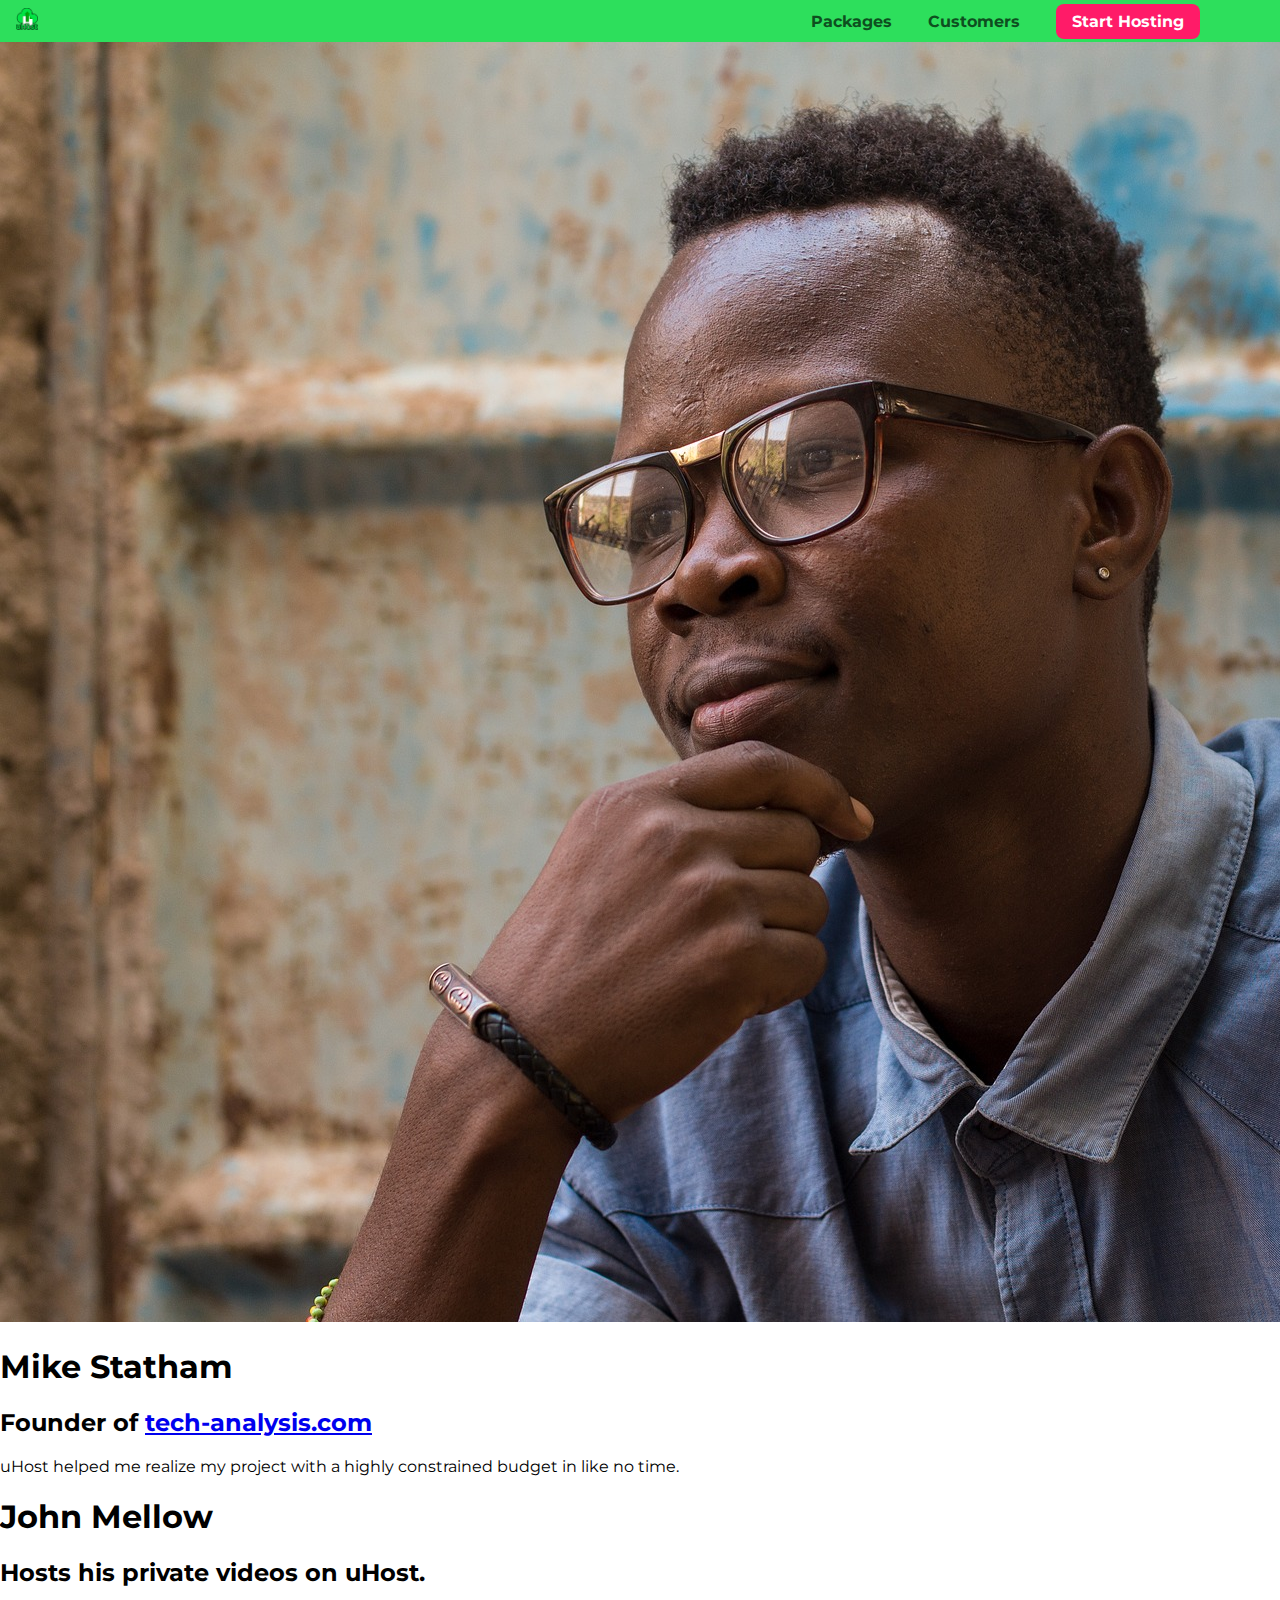
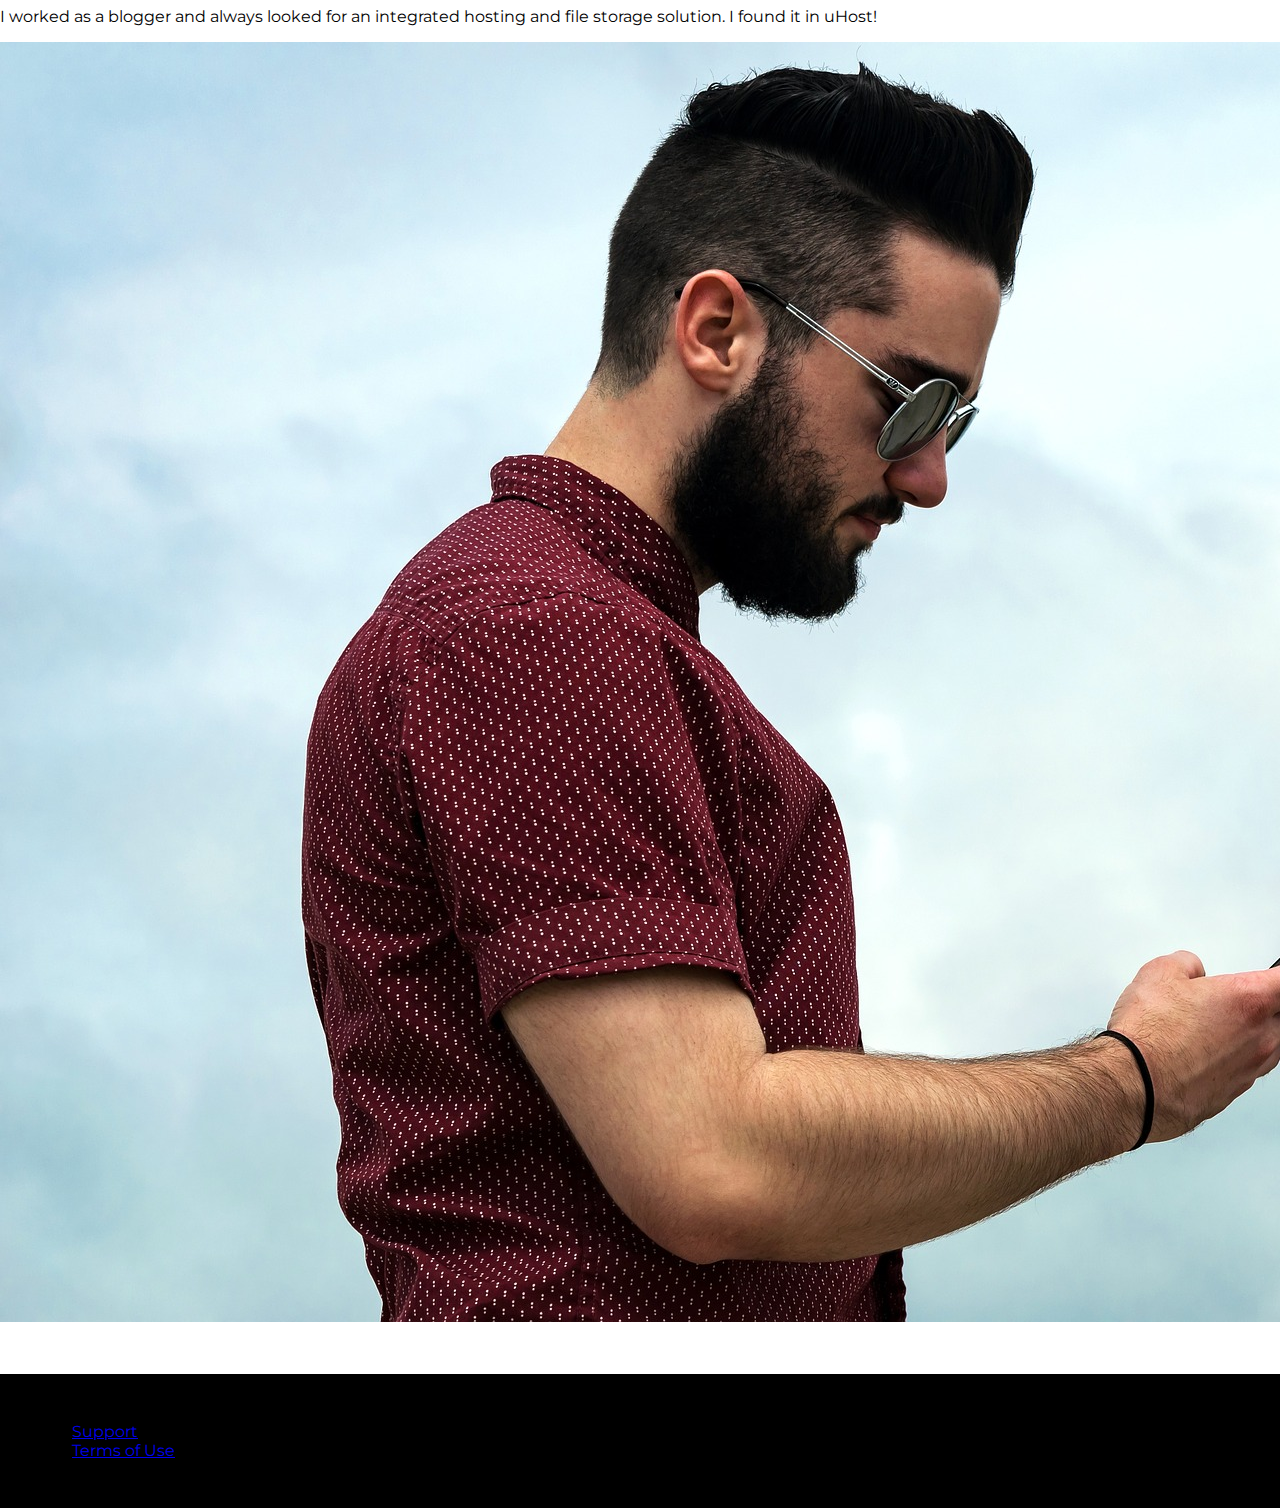
==== customers/index.html @ a408a5f2 "added more css and html" ====
<!DOCTYPE html>
<html lang="en">
  <head>
    <meta charset="UTF-8" />
    <meta name="viewport" content="width=device-width, initial-scale=1.0" />
    <meta http-equiv="X-UA-Compatible" content="ie=edge" />
    <title>uHost Customers</title>
    <link rel="shortcut icon" href="../favicon.png" />
    <link
      href="https://fonts.googleapis.com/css?family=Anton|Montserrat:400,700"
      rel="stylesheet"
    />
    <link rel="stylesheet" href="../shared.css" />
    <link rel="stylesheet" href="customers.css" />
  </head>

  <body>
    <header class="main-header">
      <div>
        <a href="../index.html" class="main-header__brand">
          <img
            src="../images/uhost-icon.png"
            alt="uHost- Your favorite hosting company"
          />
        </a>
      </div>
      <nav class="main-nav">
        <ul class="main-nav__items">
          <li class="main-nav__item">
            <a href="../packages/index.html">Packages</a>
          </li>
          <li class="main-nav__item">
            <a href="index.html">Customers</a>
          </li>
          <li class="main-nav__item main-nav__item--cta">
            <a href="start-hosting/index.html">Start Hosting</a>
          </li>
        </ul>
      </nav>
    </header>
    <main>
      <div>
        <div class="testimonial" id="customer-1">
          <div class="testimonial__image-container">
            <img
              src="../images/customer-1.jpg"
              alt="Mike Statham - Customer"
              class="testimonial__image"
            />
          </div>
          <div class="testimonial__info">
            <h1 class="testimonial__name">Mike Statham</h1>
            <h2 class="testimonial__subtitle">
              Founder of
              <a href="tech-analysis.com">tech-analysis.com</a>
            </h2>
            <p class="testimonial__text">
              uHost helped me realize my project with a highly constrained
              budget in like no time.
            </p>
          </div>
        </div>
        <div class="testimonial" id="customer-2">
          <div class="testimonial__info">
            <h1 class="testimonial__name">John Mellow</h1>
            <h2 class="testimonial__subtitle">
              Hosts his private videos on uHost.
            </h2>
            <p class="testimonial__text">
              I worked as a blogger and always looked for an integrated hosting
              and file storage solution. I found it in uHost!
            </p>
          </div>
          <div class="testimonial__image-container">
            <img
              src="../images/customer-2.jpg"
              alt="John Mellow - Customer"
              class="testimonial__image"
            />
          </div>
        </div>
      </div>
    </main>
    <footer class="main-footer">
      <nav>
        <ul>
          <li>
            <a href="#">Support</a>
          </li>
          <li>
            <a href="#">Terms of Use</a>
          </li>
        </ul>
      </nav>
    </footer>
  </body>
</html>
---- shared.css ----
* {
  box-sizing: border-box;
}

body {
  font-family: "Montserrat", sans-serif;
  margin: 0;
}

.main-header {
  width: 100%;
  position: relative;
  background: #2ddf5c;
  padding: 8px 16px;
  z-index: 1;
}

.main-header > div {
  display: inline-block;
  vertical-align: middle;
}

.main-header__brand {
  color: #0e4f1f;
  text-decoration: none;
  font-weight: bold;
  font-size: 22px;
  display: inline-block;
  height: 22px;
}
.main-header__brand img {
  height: 100%;
}

.main-nav {
  display: inline-block;
  text-align: right;
  width: calc(100% - 74px);
  vertical-align: middle;
  /* position: fixed; */
}

.main-nav__items {
  margin: 0;
  padding: 0;
  list-style: none;
}

.main-nav__item {
  display: inline-block;
  margin: 0 16px;
}

.main-nav__item a {
  text-decoration: none;
  color: #0e4f1f;
  font-weight: bold;
  padding: 3px 0;
}

.main-nav__item a:hover,
.main-nav__item a:active {
  color: white;
  border-bottom: 5px solid white;
}

.main-nav__item--cta a {
  color: white;
  background: #ff1b68;
  padding: 8px 16px;
  border-radius: 8px;
}

.main-nav__item--cta a:hover,
.main-nav__item--cta a:active {
  color: #ff1b68;
  background: white;
  border: none;
}

.main-footer {
  background: black;
  padding: 32px;
  margin-top: 48px;
}

.main-footer__links {
  list-style: none;
  margin: 0;
  padding: 0;
  text-align: center;
}

.main-footer__link {
  display: inline-block;
  margin: 0 16px;
}

.main-footer__link a {
  color: white;
  text-decoration: none;
}

.main-footer__link a:hover,
.main-footer__link a:active {
  color: #ccc;
}

.button {
  background: #0e4f1f;
  color: white;
  font: inherit;
  border: 1.5px solid #0e4f1f;
  padding: 8px;
  border-radius: 8px;
  font-weight: bold;
  cursor: pointer;
}

.button:hover,
.button:active {
  background: white;
  color: #0e4f1f;
}

.button:focus {
  outline: none;
}
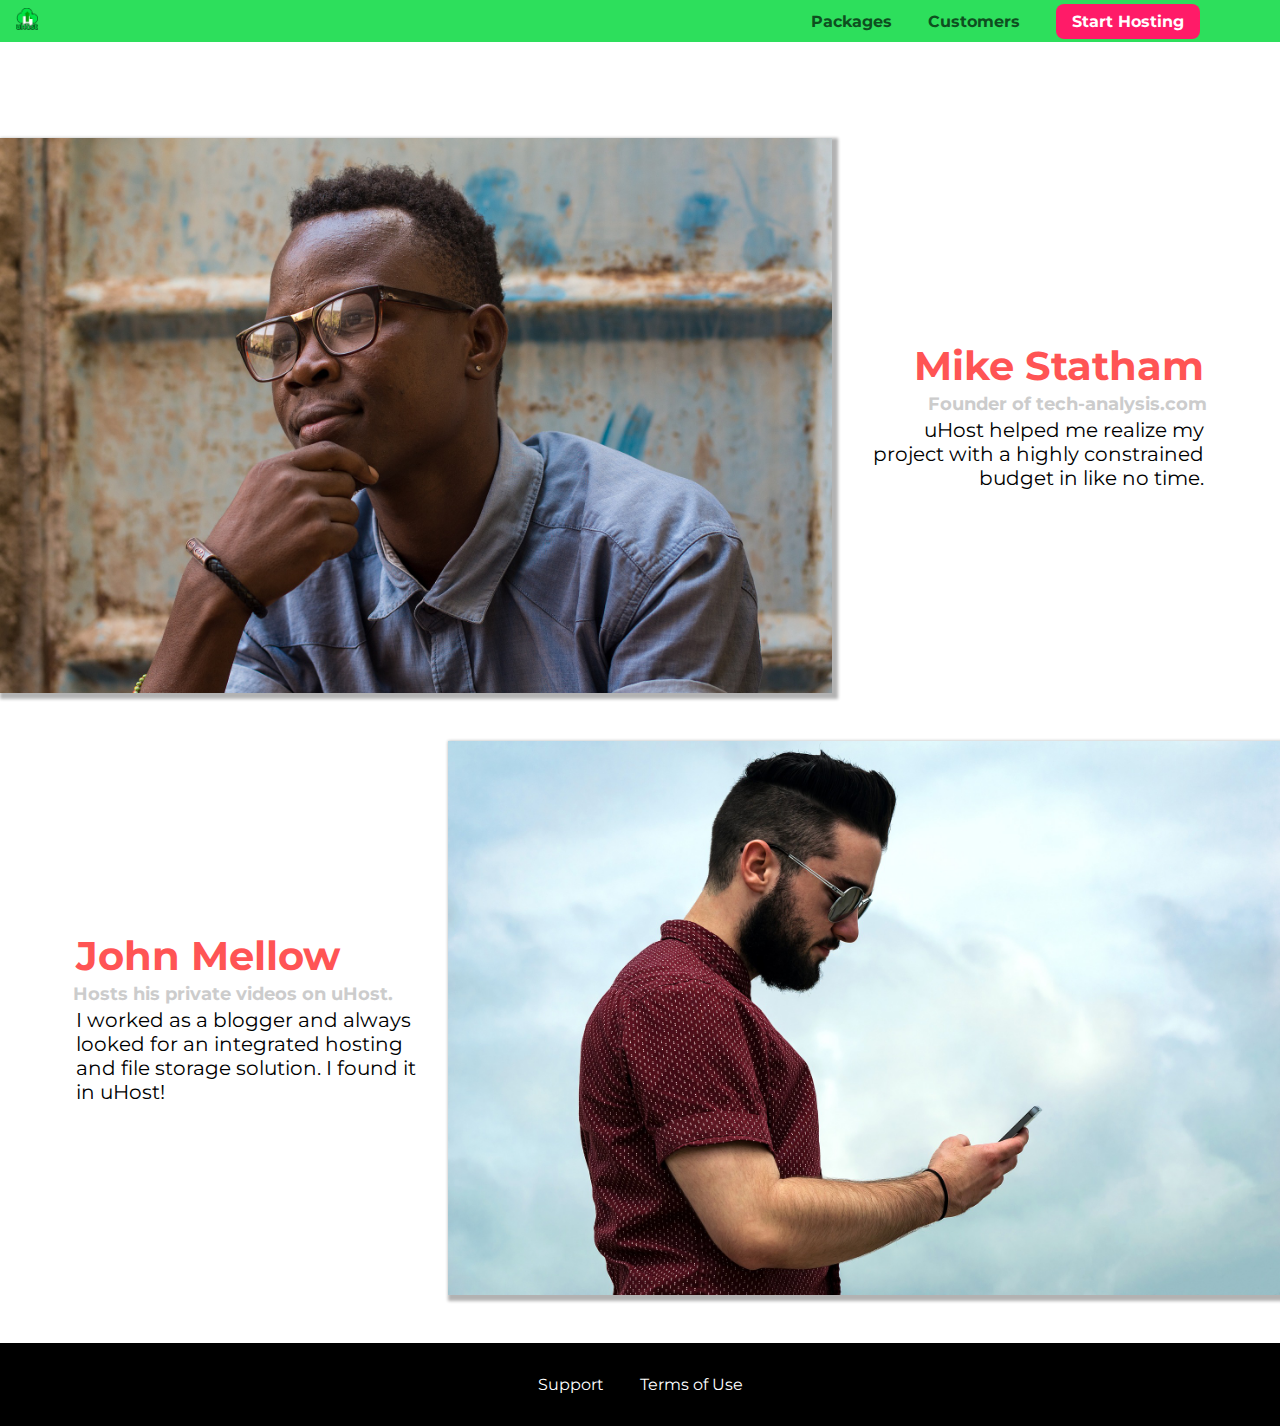
==== commit 10e82b47: "added more css and html" ====
--- a/customers/index.html
+++ b/customers/index.html
@@ -83,11 +83,11 @@
     </main>
     <footer class="main-footer">
       <nav>
-        <ul>
-          <li>
+        <ul class="main-footer__links">
+          <li class="main-footer__link">
             <a href="#">Support</a>
           </li>
-          <li>
+          <li class="main-footer__link">
             <a href="#">Terms of Use</a>
           </li>
         </ul>
--- a/customers/customers.css
+++ b/customers/customers.css
@@ -0,0 +1,64 @@
+.testimonial {
+  font-size: 20px;
+  margin: 48px 0;
+}
+
+.testimonial__list {
+  width: 80%;
+  margin: auto;
+}
+
+.testimonial:first-of-type {
+  margin-top: 96px;
+}
+.testimonial__image-container {
+  width: 65%;
+  display: inline-block;
+  vertical-align: middle;
+  box-shadow: 3px 3px 3px 3px rgba(0, 0, 0, 0.3);
+}
+.testimonial__image {
+  width: 100%;
+  vertical-align: top;
+}
+
+.testimonial__info {
+  text-align: right;
+  padding: 14px;
+  display: inline-block;
+  vertical-align: middle;
+  width: 30%;
+}
+
+#customer-2.testimonial {
+  text-align: right;
+}
+
+#customer-2 .testimonial__info {
+  text-align: left;
+}
+
+.testimonial__name {
+  margin: 3px;
+  color: #ff5454;
+}
+
+.testimonial__subtitle {
+  margin: 0;
+  font-size: 18px;
+  color: #ccc;
+}
+
+.testimonial__subtitle a {
+  color: inherit;
+  text-decoration: none;
+}
+
+.testimonial__subtitle a:hover,
+.testimonial__subtitle a:active {
+  color: #7a7a7a;
+}
+
+.testimonial__text {
+  margin: 3px;
+}
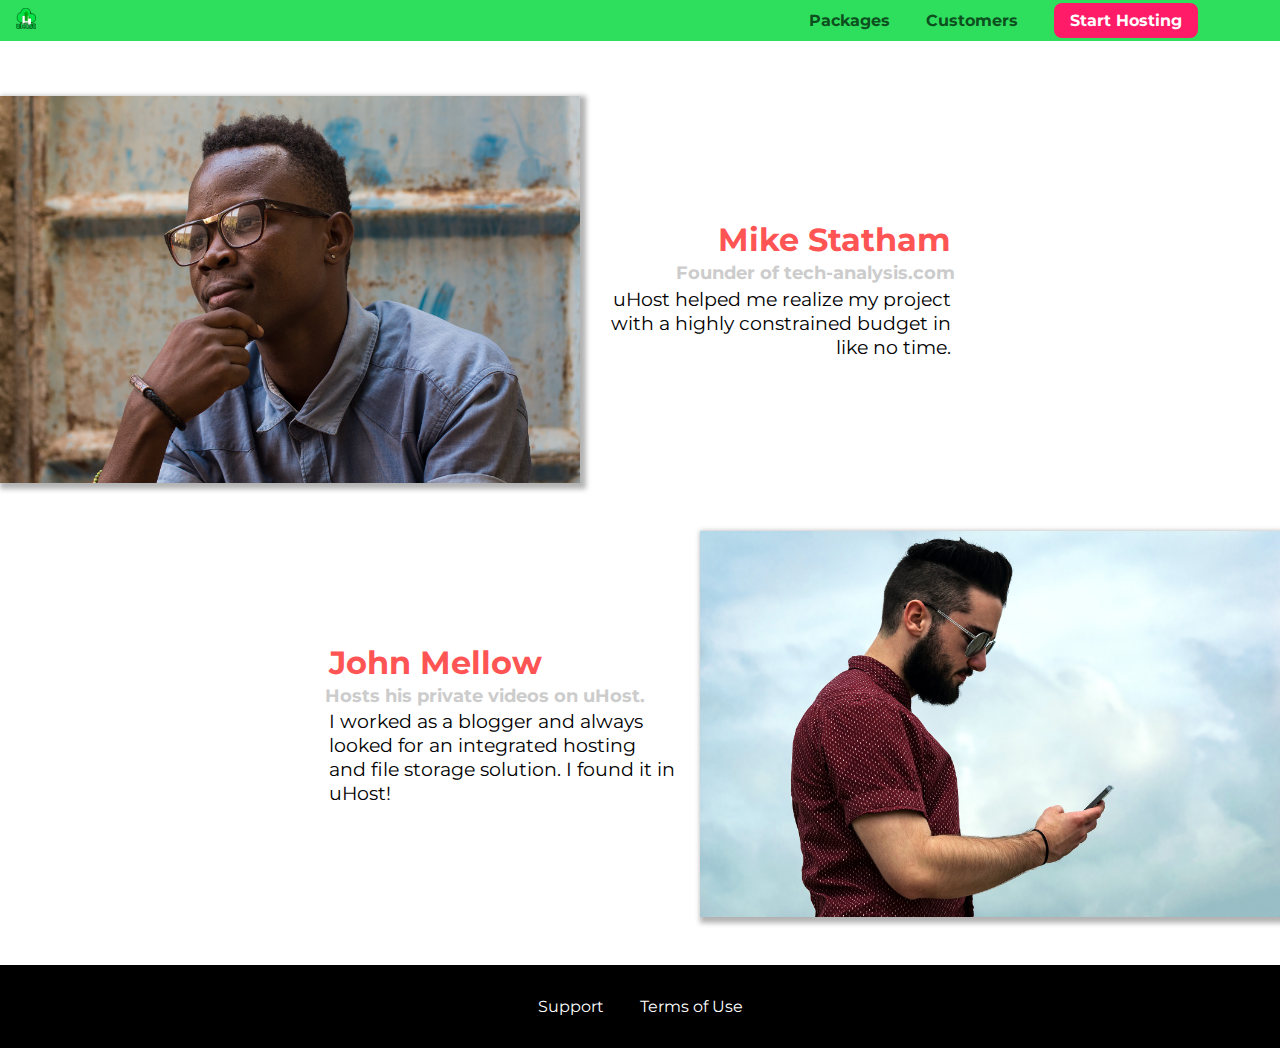
==== commit c8743f76: "added more css and used unit rem instead of px" ====
--- a/customers/index.html
+++ b/customers/index.html
@@ -1,97 +1,81 @@
 <!DOCTYPE html>
 <html lang="en">
-  <head>
-    <meta charset="UTF-8" />
-    <meta name="viewport" content="width=device-width, initial-scale=1.0" />
-    <meta http-equiv="X-UA-Compatible" content="ie=edge" />
+
+<head>
+    <meta charset="UTF-8">
+    <meta name="viewport" content="width=device-width, initial-scale=1.0">
+    <meta http-equiv="X-UA-Compatible" content="ie=edge">
     <title>uHost Customers</title>
-    <link rel="shortcut icon" href="../favicon.png" />
-    <link
-      href="https://fonts.googleapis.com/css?family=Anton|Montserrat:400,700"
-      rel="stylesheet"
-    />
-    <link rel="stylesheet" href="../shared.css" />
-    <link rel="stylesheet" href="customers.css" />
-  </head>
+    <link rel="shortcut icon" href="../favicon.png">
+    <link href="https://fonts.googleapis.com/css?family=Anton|Montserrat:400,700" rel="stylesheet">
+    <link rel="stylesheet" href="../shared.css">
+    <link rel="stylesheet" href="customers.css">
+</head>
 
-  <body>
+<body>
+    <div class="backdrop"></div>
     <header class="main-header">
-      <div>
-        <a href="../index.html" class="main-header__brand">
-          <img
-            src="../images/uhost-icon.png"
-            alt="uHost- Your favorite hosting company"
-          />
-        </a>
-      </div>
-      <nav class="main-nav">
-        <ul class="main-nav__items">
-          <li class="main-nav__item">
-            <a href="../packages/index.html">Packages</a>
-          </li>
-          <li class="main-nav__item">
-            <a href="index.html">Customers</a>
-          </li>
-          <li class="main-nav__item main-nav__item--cta">
-            <a href="start-hosting/index.html">Start Hosting</a>
-          </li>
-        </ul>
-      </nav>
+        <div>
+            <a href="../index.html" class="main-header__brand">
+                <img src="../images/uhost-icon.png" alt="uHost - Your favorite hosting company">
+            </a>
+        </div>
+        <nav class="main-nav">
+            <ul class="main-nav__items">
+                <li class="main-nav__item">
+                    <a href="../packages/index.html">Packages</a>
+                </li>
+                <li class="main-nav__item">
+                    <a href="index.html">Customers</a>
+                </li>
+                <li class="main-nav__item main-nav__item--cta">
+                    <a href="start-hosting/index.html">Start Hosting</a>
+                </li>
+            </ul>
+        </nav>
     </header>
     <main>
-      <div>
-        <div class="testimonial" id="customer-1">
-          <div class="testimonial__image-container">
-            <img
-              src="../images/customer-1.jpg"
-              alt="Mike Statham - Customer"
-              class="testimonial__image"
-            />
-          </div>
-          <div class="testimonial__info">
-            <h1 class="testimonial__name">Mike Statham</h1>
-            <h2 class="testimonial__subtitle">
-              Founder of
-              <a href="tech-analysis.com">tech-analysis.com</a>
-            </h2>
-            <p class="testimonial__text">
-              uHost helped me realize my project with a highly constrained
-              budget in like no time.
-            </p>
-          </div>
+        <div>
+            <div class="testimonial" id="customer-1">
+                <div class="testimonial__image-container">
+                    <img src="../images/customer-1.jpg" alt="Mike Statham - Customer" class="testimonial__image">
+                </div>
+                <div class="testimonial__info">
+                    <h1 class="testimonial__name">Mike Statham</h1>
+                    <h2 class="testimonial__subtitle">Founder of
+                        <a href="tech-analysis.com">tech-analysis.com</a>
+                    </h2>
+                    <p class="testimonial__text">uHost helped me realize my project with a highly constrained budget in like no time.</p>
+                </div>
+            </div>
+            <div class="testimonial" id="customer-2">
+
+                <div class="testimonial__info">
+                    <h1 class="testimonial__name">John Mellow</h1>
+                    <h2 class="testimonial__subtitle">Hosts his private videos on uHost.
+                    </h2>
+                    <p class="testimonial__text">I worked as a blogger and always looked for an integrated hosting and file storage solution. I found
+                        it in uHost!
+                    </p>
+                </div>
+                <div class="testimonial__image-container">
+                    <img src="../images/customer-2.jpg" alt="John Mellow - Customer" class="testimonial__image">
+                </div>
+            </div>
         </div>
-        <div class="testimonial" id="customer-2">
-          <div class="testimonial__info">
-            <h1 class="testimonial__name">John Mellow</h1>
-            <h2 class="testimonial__subtitle">
-              Hosts his private videos on uHost.
-            </h2>
-            <p class="testimonial__text">
-              I worked as a blogger and always looked for an integrated hosting
-              and file storage solution. I found it in uHost!
-            </p>
-          </div>
-          <div class="testimonial__image-container">
-            <img
-              src="../images/customer-2.jpg"
-              alt="John Mellow - Customer"
-              class="testimonial__image"
-            />
-          </div>
-        </div>
-      </div>
     </main>
     <footer class="main-footer">
-      <nav>
-        <ul class="main-footer__links">
-          <li class="main-footer__link">
-            <a href="#">Support</a>
-          </li>
-          <li class="main-footer__link">
-            <a href="#">Terms of Use</a>
-          </li>
-        </ul>
-      </nav>
+        <nav>
+            <ul class="main-footer__links">
+                <li class="main-footer__link">
+                    <a href="#">Support</a>
+                </li>
+                <li class="main-footer__link">
+                    <a href="#">Terms of Use</a>
+                </li>
+            </ul>
+        </nav>
     </footer>
-  </body>
-</html>
+</body>
+
+</html>--- a/shared.css
+++ b/shared.css
@@ -7,11 +7,22 @@
   margin: 0;
 }
 
+.backdrop {
+  display: none;
+  position: fixed;
+  z-index: 100;
+  width: 100%;
+  height: 100%;
+  background: rgba(0, 0, 0, 0.5);
+}
+
 .main-header {
   width: 100%;
-  position: relative;
+  position: fixed;
+  top: 0;
+  left: 0;
   background: #2ddf5c;
-  padding: 8px 16px;
+  padding: 0.5rem 1rem;
   z-index: 1;
 }
 
@@ -24,12 +35,15 @@
   color: #0e4f1f;
   text-decoration: none;
   font-weight: bold;
-  font-size: 22px;
+  font-size: 1.3rem;
+  height: 1.3rem;
+  /* width: 20px; */
   display: inline-block;
-  height: 22px;
 }
+
 .main-header__brand img {
   height: 100%;
+  /* width: 100%; */
 }
 
 .main-nav {
@@ -37,7 +51,6 @@
   text-align: right;
   width: calc(100% - 74px);
   vertical-align: middle;
-  /* position: fixed; */
 }
 
 .main-nav__items {
@@ -48,26 +61,26 @@
 
 .main-nav__item {
   display: inline-block;
-  margin: 0 16px;
+  margin: 0 1rem;
 }
 
 .main-nav__item a {
   text-decoration: none;
   color: #0e4f1f;
   font-weight: bold;
-  padding: 3px 0;
+  padding: 0.2rem 0;
 }
 
 .main-nav__item a:hover,
 .main-nav__item a:active {
   color: white;
-  border-bottom: 5px solid white;
+  border-bottom: 0.3rem solid white;
 }
 
 .main-nav__item--cta a {
   color: white;
   background: #ff1b68;
-  padding: 8px 16px;
+  padding: 0.5rem 1rem;
   border-radius: 8px;
 }
 
@@ -80,8 +93,8 @@
 
 .main-footer {
   background: black;
-  padding: 32px;
-  margin-top: 48px;
+  padding: 2rem;
+  margin-top: 3rem;
 }
 
 .main-footer__links {
@@ -93,7 +106,7 @@
 
 .main-footer__link {
   display: inline-block;
-  margin: 0 16px;
+  margin: 0 1rem;
 }
 
 .main-footer__link a {
@@ -111,7 +124,7 @@
   color: white;
   font: inherit;
   border: 1.5px solid #0e4f1f;
-  padding: 8px;
+  padding: 0.5rem;
   border-radius: 8px;
   font-weight: bold;
   cursor: pointer;
--- a/customers/customers.css
+++ b/customers/customers.css
@@ -1,6 +1,6 @@
 .testimonial {
-  font-size: 20px;
-  margin: 48px 0;
+  font-size: 1.2rem;
+  margin: 3rem 0;
 }
 
 .testimonial__list {
@@ -9,14 +9,17 @@
 }
 
 .testimonial:first-of-type {
-  margin-top: 96px;
+  margin-top: 6rem;
 }
+
 .testimonial__image-container {
   width: 65%;
+  max-width: 580px;
   display: inline-block;
   vertical-align: middle;
-  box-shadow: 3px 3px 3px 3px rgba(0, 0, 0, 0.3);
+  box-shadow: 3px 3px 5px 3px rgba(0, 0, 0, 0.3);
 }
+
 .testimonial__image {
   width: 100%;
   vertical-align: top;
@@ -24,7 +27,7 @@
 
 .testimonial__info {
   text-align: right;
-  padding: 14px;
+  padding: 0.9rem;
   display: inline-block;
   vertical-align: middle;
   width: 30%;
@@ -39,13 +42,14 @@
 }
 
 .testimonial__name {
-  margin: 3px;
+  margin: 0.2rem;
   color: #ff5454;
+  font-size: 2rem;
 }
 
 .testimonial__subtitle {
   margin: 0;
-  font-size: 18px;
+  font-size: 1.1rem;
   color: #ccc;
 }
 
@@ -60,5 +64,5 @@
 }
 
 .testimonial__text {
-  margin: 3px;
+  margin: 0.2rem;
 }
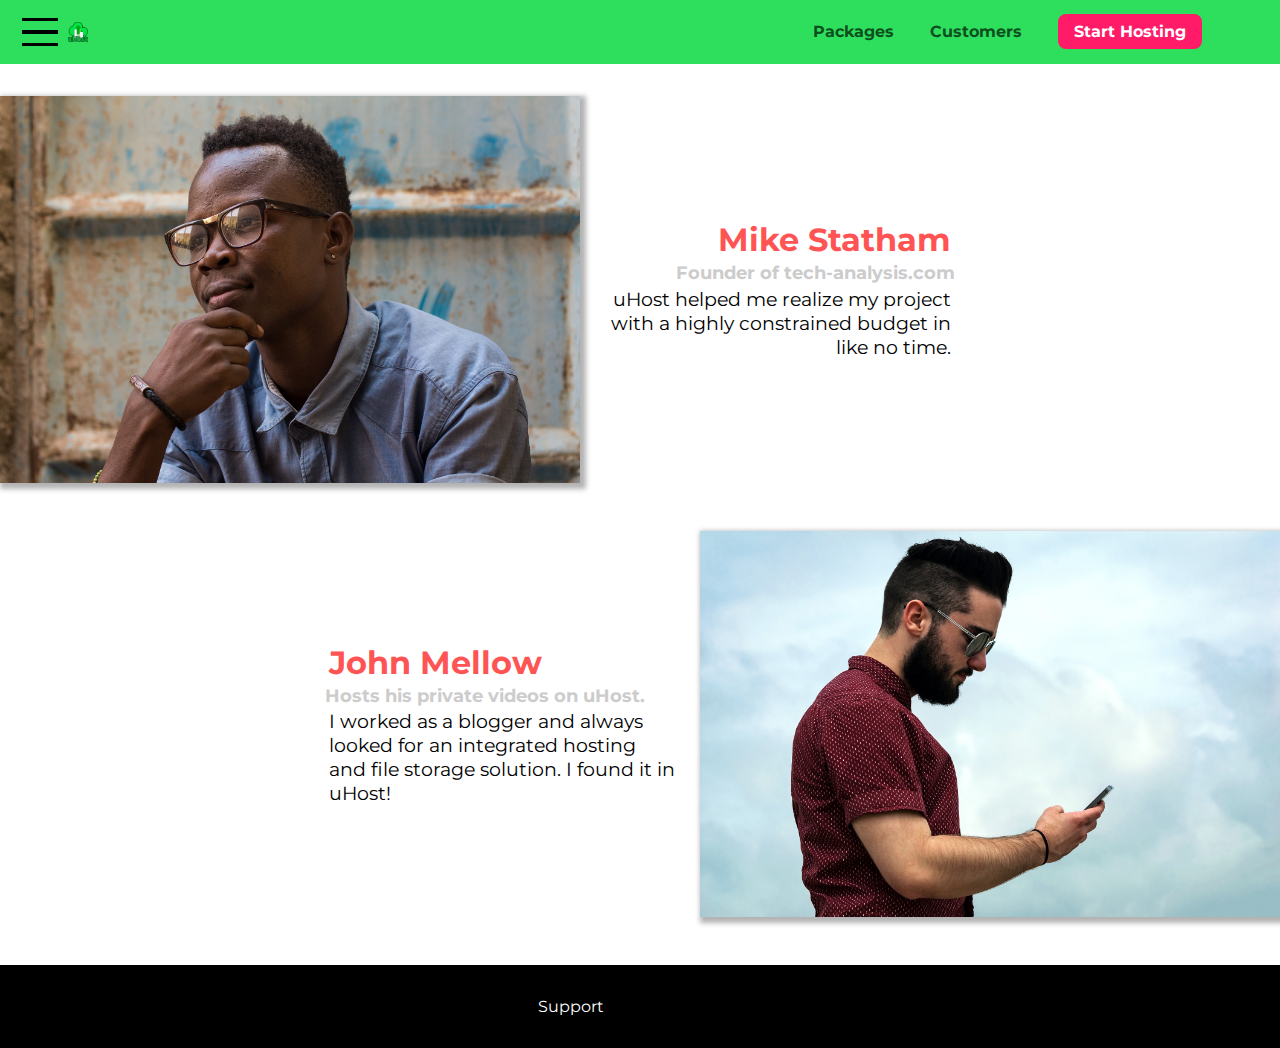
==== commit b308d75d: "added more html and css and js" ====
--- a/customers/index.html
+++ b/customers/index.html
@@ -1,81 +1,117 @@
 <!DOCTYPE html>
 <html lang="en">
+  <head>
+    <meta charset="UTF-8" />
+    <meta name="viewport" content="width=device-width, initial-scale=1.0" />
+    <meta http-equiv="X-UA-Compatible" content="ie=edge" />
+    <title>uHost Customers</title>
+    <link rel="shortcut icon" href="../favicon.png" />
+    <link
+      href="https://fonts.googleapis.com/css?family=Anton|Montserrat:400,700"
+      rel="stylesheet"
+    />
+    <link rel="stylesheet" href="../shared.css" />
+    <link rel="stylesheet" href="customers.css" />
+  </head>
 
-<head>
-    <meta charset="UTF-8">
-    <meta name="viewport" content="width=device-width, initial-scale=1.0">
-    <meta http-equiv="X-UA-Compatible" content="ie=edge">
-    <title>uHost Customers</title>
-    <link rel="shortcut icon" href="../favicon.png">
-    <link href="https://fonts.googleapis.com/css?family=Anton|Montserrat:400,700" rel="stylesheet">
-    <link rel="stylesheet" href="../shared.css">
-    <link rel="stylesheet" href="customers.css">
-</head>
-
-<body>
+  <body>
     <div class="backdrop"></div>
     <header class="main-header">
-        <div>
-            <a href="../index.html" class="main-header__brand">
-                <img src="../images/uhost-icon.png" alt="uHost - Your favorite hosting company">
-            </a>
+      <div>
+        <button class="toggle-button">
+          <span class="toggle-button__bar"></span>
+          <span class="toggle-button__bar"></span>
+          <span class="toggle-button__bar"></span>
+        </button>
+        <a href="../index.html" class="main-header__brand">
+          <img
+            src="../images/uhost-icon.png"
+            alt="uHost - Your favorite hosting company"
+          />
+        </a>
+      </div>
+      <nav class="main-nav">
+        <ul class="main-nav__items">
+          <li class="main-nav__item">
+            <a href="../packages/index.html">Packages</a>
+          </li>
+          <li class="main-nav__item">
+            <a href="index.html">Customers</a>
+          </li>
+          <li class="main-nav__item main-nav__item--cta">
+            <a href="start-hosting/index.html">Start Hosting</a>
+          </li>
+        </ul>
+      </nav>
+    </header>
+    <nav class="mobile-nav">
+      <ul class="mobile-nav__items">
+        <li class="mobile-nav__item">
+          <a href="../packages/index.html">Packages</a>
+        </li>
+        <li class="mobile-nav__item">
+          <a href="index.html">Customers</a>
+        </li>
+        <li class="mobile-nav__item mobile-nav__item--cta">
+          <a href="../start-hosting/index.html">Start Hosting</a>
+        </li>
+      </ul>
+    </nav>
+    <main>
+      <div>
+        <div class="testimonial" id="customer-1">
+          <div class="testimonial__image-container">
+            <img
+              src="../images/customer-1.jpg"
+              alt="Mike Statham - Customer"
+              class="testimonial__image"
+            />
+          </div>
+          <div class="testimonial__info">
+            <h1 class="testimonial__name">Mike Statham</h1>
+            <h2 class="testimonial__subtitle">
+              Founder of
+              <a href="tech-analysis.com">tech-analysis.com</a>
+            </h2>
+            <p class="testimonial__text">
+              uHost helped me realize my project with a highly constrained
+              budget in like no time.
+            </p>
+          </div>
         </div>
-        <nav class="main-nav">
-            <ul class="main-nav__items">
-                <li class="main-nav__item">
-                    <a href="../packages/index.html">Packages</a>
-                </li>
-                <li class="main-nav__item">
-                    <a href="index.html">Customers</a>
-                </li>
-                <li class="main-nav__item main-nav__item--cta">
-                    <a href="start-hosting/index.html">Start Hosting</a>
-                </li>
-            </ul>
-        </nav>
-    </header>
-    <main>
-        <div>
-            <div class="testimonial" id="customer-1">
-                <div class="testimonial__image-container">
-                    <img src="../images/customer-1.jpg" alt="Mike Statham - Customer" class="testimonial__image">
-                </div>
-                <div class="testimonial__info">
-                    <h1 class="testimonial__name">Mike Statham</h1>
-                    <h2 class="testimonial__subtitle">Founder of
-                        <a href="tech-analysis.com">tech-analysis.com</a>
-                    </h2>
-                    <p class="testimonial__text">uHost helped me realize my project with a highly constrained budget in like no time.</p>
-                </div>
-            </div>
-            <div class="testimonial" id="customer-2">
-
-                <div class="testimonial__info">
-                    <h1 class="testimonial__name">John Mellow</h1>
-                    <h2 class="testimonial__subtitle">Hosts his private videos on uHost.
-                    </h2>
-                    <p class="testimonial__text">I worked as a blogger and always looked for an integrated hosting and file storage solution. I found
-                        it in uHost!
-                    </p>
-                </div>
-                <div class="testimonial__image-container">
-                    <img src="../images/customer-2.jpg" alt="John Mellow - Customer" class="testimonial__image">
-                </div>
-            </div>
+        <div class="testimonial" id="customer-2">
+          <div class="testimonial__info">
+            <h1 class="testimonial__name">John Mellow</h1>
+            <h2 class="testimonial__subtitle">
+              Hosts his private videos on uHost.
+            </h2>
+            <p class="testimonial__text">
+              I worked as a blogger and always looked for an integrated hosting
+              and file storage solution. I found it in uHost!
+            </p>
+          </div>
+          <div class="testimonial__image-container">
+            <img
+              src="../images/customer-2.jpg"
+              alt="John Mellow - Customer"
+              class="testimonial__image"
+            />
+          </div>
         </div>
+      </div>
     </main>
     <footer class="main-footer">
-        <nav>
-            <ul class="main-footer__links">
-                <li class="main-footer__link">
-                    <a href="#">Support</a>
-                </li>
-                <li class="main-footer__link">
-                    <a href="#">Terms of Use</a>
-                </li>
-            </ul>
-        </nav>
+      <nav>
+        <ul class="main-footer__links">
+          <li class="main-footer__link">
+            <a href="#">Support</a>
+          </li>
+          <li class="main-footer__link"
+            <a href="#">Terms of Use</a>
+          </li>
+        </ul>
+      </nav>
     </footer>
-</body>
-
-</html>+    <script src="../shared.js"></script>
+  </body>
+</html>
--- a/shared.css
+++ b/shared.css
@@ -1,5 +1,6 @@
 * {
   box-sizing: border-box;
+  /* overflow: hidden; */
 }
 
 body {
@@ -11,8 +12,8 @@
   display: none;
   position: fixed;
   z-index: 100;
-  width: 100%;
-  height: 100%;
+  width: 100vw;
+  height: 100vh;
   background: rgba(0, 0, 0, 0.5);
 }
 
@@ -31,6 +32,28 @@
   vertical-align: middle;
 }
 
+.toggle-button {
+  width: 3rem;
+  background: transparent;
+  border: none;
+  cursor: pointer;
+  padding-top: 0;
+  padding-bottom: 0;
+  vertical-align: middle;
+}
+
+.toggle-button:focus {
+  outline: none;
+}
+
+.toggle-button__bar {
+  width: 100%;
+  height: 0.2rem;
+  background: black;
+  display: block;
+  margin: 0.6rem 0;
+}
+
 .main-header__brand {
   color: #0e4f1f;
   text-decoration: none;
@@ -39,6 +62,7 @@
   height: 1.3rem;
   /* width: 20px; */
   display: inline-block;
+  vertical-align: middle;
 }
 
 .main-header__brand img {
@@ -49,7 +73,7 @@
 .main-nav {
   display: inline-block;
   text-align: right;
-  width: calc(100% - 74px);
+  width: calc(100% - 122px);
   vertical-align: middle;
 }
 
@@ -64,7 +88,8 @@
   margin: 0 1rem;
 }
 
-.main-nav__item a {
+.main-nav__item a,
+.mobile-nav__item a {
   text-decoration: none;
   color: #0e4f1f;
   font-weight: bold;
@@ -77,7 +102,8 @@
   border-bottom: 0.3rem solid white;
 }
 
-.main-nav__item--cta a {
+.main-nav__item--cta a,
+.mobile-nav__item--cta a {
   color: white;
   background: #ff1b68;
   padding: 0.5rem 1rem;
@@ -85,7 +111,9 @@
 }
 
 .main-nav__item--cta a:hover,
-.main-nav__item--cta a:active {
+.main-nav__item--cta a:active,
+.mobile-nav__item--cta a:hover,
+.mobile-nav__item--cta a:active {
   color: #ff1b68;
   background: white;
   border: none;
@@ -139,3 +167,34 @@
 .button:focus {
   outline: none;
 }
+
+.mobile-nav {
+  display: none;
+  position: fixed;
+  z-index: 101;
+  top: 0;
+  left: 0;
+  background: white;
+  width: 80%;
+  height: 100vh;
+}
+
+.mobile-nav__items {
+  width: 90%;
+  height: 100%;
+  list-style: none;
+  margin: 10% auto;
+  padding: 0;
+  text-align: center;
+}
+
+.mobile-nav__item {
+  margin: 1rem 0;
+}
+
+.mobile-nav__item a {
+  font-size: 1.5rem;
+}
+.open {
+  display: block !important;
+}
